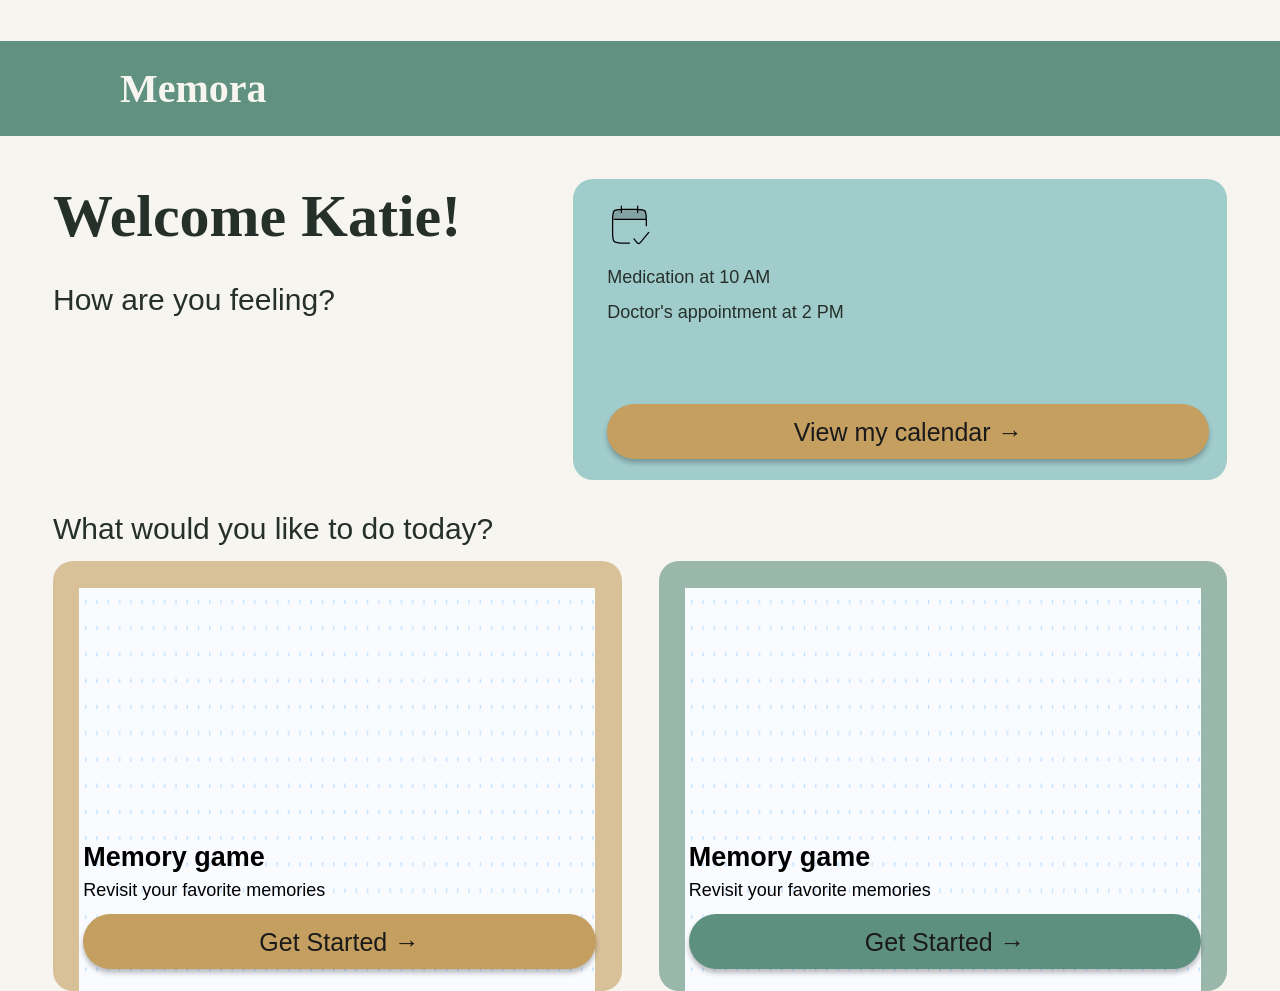
==== index.html @ 7d7dda13 "fixed supabase" ====
<!DOCTYPE html>
<html lang="en">
<head>
    <meta charset="utf-8">
    <meta name="viewport" content="width=device-width, initial-scale=1">
    <meta name="theme-color" content="#f7f5f0">
    <title>Memora | Your memory companion</title>
    <link href="styles.css" rel="stylesheet">
</head>
<body>
    <header class="site-header">
        <div class="header-inner">
            <h1 class="brand">Memora</h1>
        </div>
    </header>

    <main class="dashboard">
        <section class="welcome-row" aria-labelledby="welcome-title">
            <div class="welcome-copy">
                <h2 id="welcome-title">Welcome Katie!</h2>
                <p>How are you feeling?</p>
            </div>

            <section class="calendar-card" aria-label="Today's reminders">
                <img class="calendar-icon" src="assets/calendar-check.svg" alt="">
                <ul class="reminders">
                    <li>Medication at 10 AM</li>
                    <li>Doctor's appointment at 2 PM</li>
                </ul>
                <button class="action-button calendar-button" type="button">View my calendar <span aria-hidden="true">→</span></button>
            </section>
        </section>

        <section class="activities" aria-labelledby="activities-title">
            <h2 id="activities-title">What would you like to do today?</h2>
            <div class="activity-grid">
                <article class="activity-card activity-card-gold">
                    <img class="activity-art" src="assets/memory-card-texture.png" alt="">
                    <h3>Memory game</h3>
                    <p>Revisit your favorite memories</p>
                    <button class="action-button" type="button">Get Started <span aria-hidden="true">→</span></button>
                </article>
                <article class="activity-card activity-card-green">
                    <img class="activity-art" src="assets/memory-card-texture.png" alt="">
                    <h3>Memory game</h3>
                    <p>Revisit your favorite memories</p>
                    <button class="action-button" type="button">Get Started <span aria-hidden="true">→</span></button>
                </article>
            </div>
        </section>
    </main>
    <script type="module">
  import { createClient } from 'https://esm.sh/@supabase/supabase-js@2';

  const SUPABASE_URL = 'https://wmdtjluxbobbpriiuctv.supabase.co';
  const SUPABASE_PUBLISHABLE_KEY = 'sb_publishable_bO577SIYEYbfl5FRXAfLvA_e2Bvu7wd';

  window.supabaseClient = createClient(SUPABASE_URL, SUPABASE_PUBLISHABLE_KEY);

  console.log('Supabase connected!');
</script>
</body>
</html>
---- styles.css ----
* {
    box-sizing: border-box;
}

body {
    min-width: 320px;
    min-height: 100vh;
    margin: 0;
    overflow-x: clip;
    background: #f7f5f0;
    color: #26302b;
    font-family: -apple-system, BlinkMacSystemFont, "Segoe UI", sans-serif;
}

button {
    font: inherit;
}

.site-header {
    height: 95px;
    margin: 41px -26px 43px;
    border-radius: 20px;
    background: #609181;
}

.header-inner {
    display: flex;
    width: min(1040px, calc(100% - 56px));
    height: 100%;
    align-items: center;
    margin: 0 auto;
}

.brand {
    margin: 0;
    color: #f7f5f0;
    font-family: Georgia, "Times New Roman", serif;
    font-size: 40px;
    font-weight: 700;
    line-height: 1;
}

.dashboard {
    width: min(1174px, calc(100% - 56px));
    margin: 0 auto;
}

.welcome-row {
    display: grid;
    grid-template-columns: minmax(0, 1fr) minmax(0, 1.35fr);
    gap: 36px;
}

.welcome-copy {
    padding-top: 5px;
}

.welcome-copy h2 {
    margin: 0 0 31px;
    color: #26302b;
    font-family: Georgia, "Times New Roman", serif;
    font-size: 60px;
    font-weight: 700;
    line-height: 1.08;
}

.welcome-copy p {
    margin: 0;
    font-size: 30px;
    line-height: 1.3;
}

.calendar-card {
    position: relative;
    min-height: 301px;
    padding: 23px 34px 86px;
    border-radius: 20px;
    background: rgba(89, 170, 174, 0.54);
}

.calendar-icon {
    display: block;
    width: 45px;
    height: 47px;
}

.reminders {
    display: grid;
    gap: 10px;
    margin: 16px 0 0;
    padding: 0;
    list-style: none;
}

.reminders li {
    font-size: 18px;
    line-height: 25px;
}

.action-button {
    min-height: 55px;
    border: 1px solid rgba(197, 159, 96, 0.6);
    border-radius: 100px;
    background: #c59f60;
    box-shadow: 0 4px 5px rgba(0, 0, 0, 0.25);
    color: #1a1a1a;
    cursor: pointer;
    font-size: 25px;
    line-height: 1.2;
}

.action-button:hover {
    filter: brightness(1.04);
}

.action-button:focus-visible {
    outline: 3px solid #26302b;
    outline-offset: 3px;
}

.calendar-button {
    position: absolute;
    right: 18px;
    bottom: 21px;
    left: 34px;
}

.activities {
    margin-top: 26px;
}

.activities > h2 {
    margin: 0 0 10px;
    font-size: 30px;
    font-weight: 400;
    line-height: 45px;
}

.activity-grid {
    display: grid;
    grid-template-columns: repeat(2, minmax(0, 1fr));
    gap: 37px;
}

.activity-card {
    position: relative;
    height: 430px;
    overflow: hidden;
    padding: 27px 26px;
    border-radius: 20px;
    color: #000;
}

.activity-card-gold {
    background: rgba(197, 159, 96, 0.6);
}

.activity-card-green {
    background: rgba(96, 145, 129, 0.61);
}

.activity-art {
    position: absolute;
    top: 27px;
    left: 4.61%;
    display: block;
    width: 90.78%;
    height: 128.08%;
    object-fit: fill;
}

.activity-card h3 {
    position: absolute;
    top: 65.12%;
    right: 5.32%;
    left: 5.32%;
    margin: 0;
    font-size: 27px;
    font-weight: 700;
    line-height: 1.2;
}

.activity-card p {
    position: absolute;
    top: 73.95%;
    right: 5.32%;
    left: 5.32%;
    margin: 0;
    font-size: 18px;
    line-height: 1.3;
}

.activity-card .action-button {
    position: absolute;
    right: 26px;
    bottom: 22px;
    left: 30px;
}

.activity-card-green .action-button {
    border-color: rgba(96, 145, 129, 0.61);
    background: #5e907f;
}

@media (max-width: 900px) {
    .site-header {
        margin-top: 24px;
    }

    .welcome-row {
        grid-template-columns: minmax(0, 1fr) minmax(0, 1.15fr);
        gap: 24px;
    }

    .welcome-copy h2 {
        font-size: clamp(38px, 6vw, 52px);
    }

    .welcome-copy p,
    .activities > h2 {
        font-size: 24px;
    }

    .activity-grid {
        gap: 24px;
    }

    .activity-card {
        height: 360px;
        padding: 22px;
    }

    .activity-card h3 {
        font-size: 23px;
    }

    .activity-card p {
        font-size: 15px;
    }

    .activity-card .action-button,
    .action-button {
        font-size: 20px;
    }
}

@media (max-width: 640px) {
    .site-header {
        height: 72px;
        margin: 18px -14px 28px;
        border-radius: 14px;
    }

    .header-inner,
    .dashboard {
        width: calc(100% - 40px);
    }

    .brand {
        font-size: 32px;
    }

    .welcome-row {
        grid-template-columns: 1fr;
        gap: 24px;
    }

    .welcome-copy {
        padding-top: 0;
    }

    .welcome-copy h2 {
        margin-bottom: 12px;
        font-size: 42px;
    }

    .welcome-copy p {
        font-size: 21px;
    }

    .calendar-card {
        min-height: 260px;
        padding: 20px 24px 78px;
    }

    .calendar-button {
        right: 20px;
        bottom: 18px;
        left: 24px;
    }

    .activities {
        margin-top: 26px;
    }

    .activities > h2 {
        margin-bottom: 12px;
        font-size: 22px;
        line-height: 1.3;
    }

    .activity-grid {
        grid-template-columns: 1fr;
        gap: 18px;
    }

    .activity-card {
        height: clamp(300px, 78vw, 390px);
        padding: 20px;
    }

    .activity-card h3 {
        font-size: 23px;
    }

    .activity-card p {
        font-size: 15px;
    }

    .activity-card .action-button {
        right: 20px;
        bottom: 18px;
        left: 22px;
    }
}
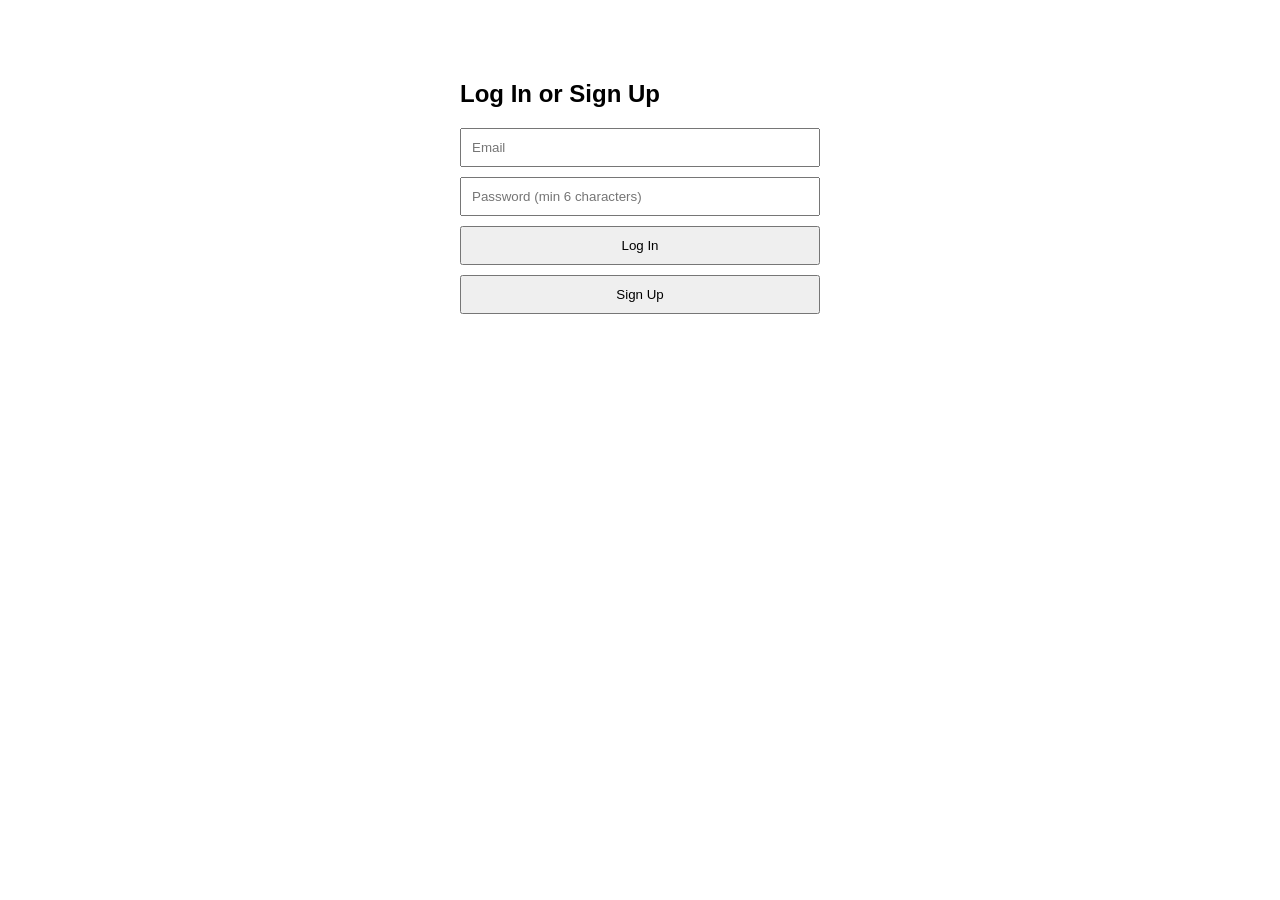
==== commit c27d48e1: "login page" ====
--- a/index.html
+++ b/index.html
@@ -49,15 +49,14 @@
             </div>
         </section>
     </main>
-    <script type="module">
-  import { createClient } from 'https://esm.sh/@supabase/supabase-js@2';
+    <script src="supabase.js"></script>
+  <script>
+    const SUPABASE_URL = 'https://wmdtjluxbobbpriiuctv.supabase.co';
+    const SUPABASE_PUBLISHABLE_KEY = 'sb_publishable_bO577SIYEYbfl5FRXAfLvA_e2Bvu7wd';
 
-  const SUPABASE_URL = 'https://wmdtjluxbobbpriiuctv.supabase.co';
-  const SUPABASE_PUBLISHABLE_KEY = 'sb_publishable_bO577SIYEYbfl5FRXAfLvA_e2Bvu7wd';
-
-  window.supabaseClient = createClient(SUPABASE_URL, SUPABASE_PUBLISHABLE_KEY);
-
-  console.log('Supabase connected!');
-</script>
+    window.supabaseClient = supabase.createClient(SUPABASE_URL, SUPABASE_PUBLISHABLE_KEY);
+    console.log('Supabase connected!');
+  </script>
+  <script src="script.js"></script>
 </body>
 </html>
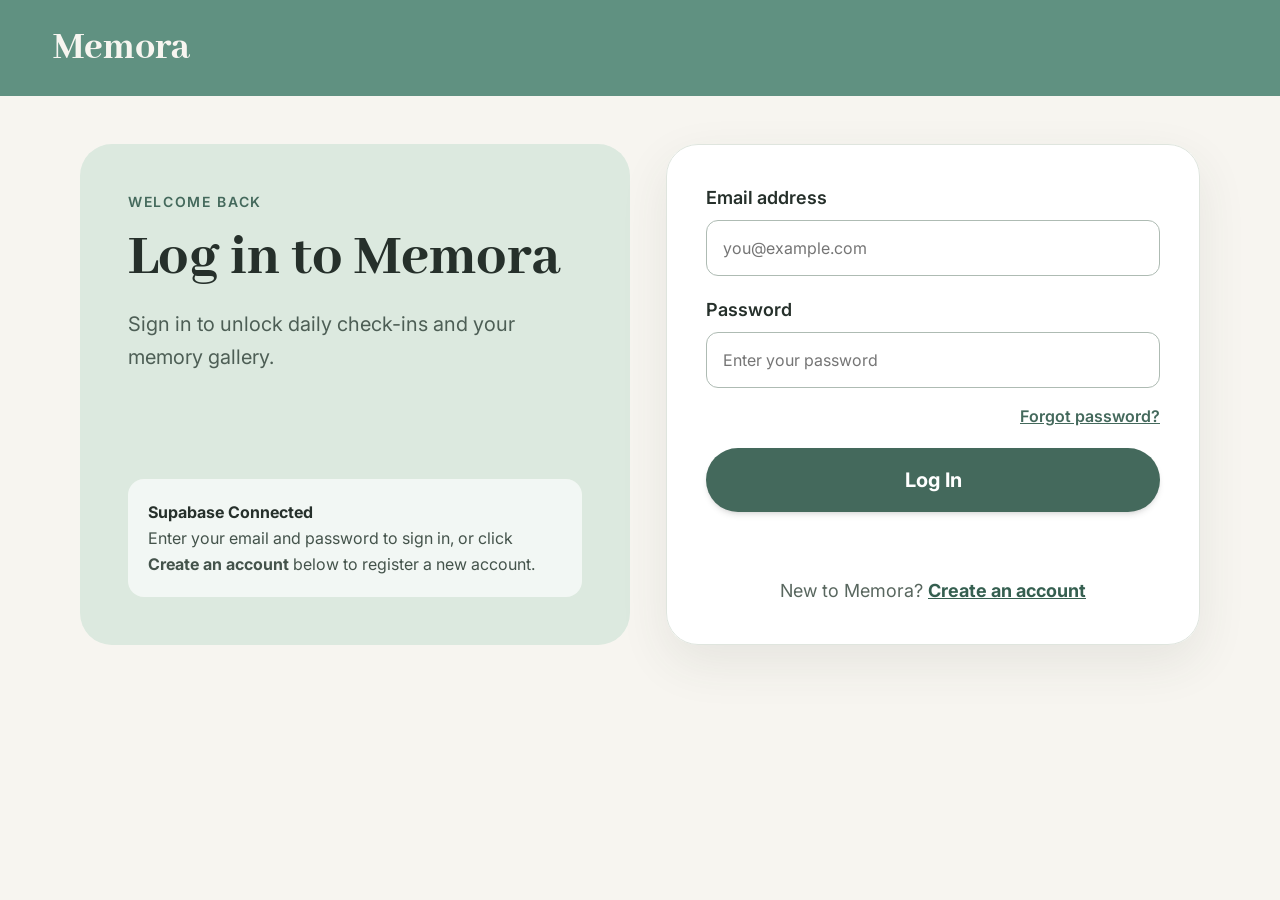
==== commit e0989d3c: "Created progress page and mood tracking calendar. Also neutralized the nav bar and fonts for all pag" ====
--- a/index.html
+++ b/index.html
@@ -1,54 +1,125 @@
 <!DOCTYPE html>
 <html lang="en">
 <head>
-    <meta charset="utf-8">
-    <meta name="viewport" content="width=device-width, initial-scale=1">
-    <meta name="theme-color" content="#f7f5f0">
-    <title>Memora | Your memory companion</title>
-    <link href="styles.css" rel="stylesheet">
+  <meta charset="UTF-8" />
+  <meta name="viewport" content="width=device-width, initial-scale=1.0" />
+  <title>Memora</title>
+  <link rel="stylesheet" href="styles.css" />
+  <link rel="preconnect" href="https://fonts.googleapis.com" />
+  <link rel="preconnect" href="https://fonts.gstatic.com" crossorigin />
+  <link href="https://fonts.googleapis.com/css2?family=Abhaya+Libre:wght@800&family=Inter:wght@400;500;600;700&display=swap" rel="stylesheet" />
+  <link rel="stylesheet" href="shared.css" />
 </head>
-<body>
-    <header class="site-header">
-        <div class="header-inner">
-            <h1 class="brand">Memora</h1>
-        </div>
-    </header>
+<body style="margin: 0; background: #F7F5F0; overflow-x: hidden;">
 
-    <main class="dashboard">
-        <section class="welcome-row" aria-labelledby="welcome-title">
-            <div class="welcome-copy">
-                <h2 id="welcome-title">Welcome Katie!</h2>
-                <p>How are you feeling?</p>
-            </div>
+  <!-- Navigation Bar (same on every page) -->
+  <header class="site-nav">
+    <a class="site-brand" href="index.html">Memora</a>
+    <div class="site-nav-actions">
+      <a class="site-nav-btn" href="progress.html">Progress</a>
+      <button id="logout-btn" type="button" class="site-nav-btn">Log Out</button>
+    </div>
+  </header>
 
-            <section class="calendar-card" aria-label="Today's reminders">
-                <img class="calendar-icon" src="assets/calendar-check.svg" alt="">
-                <ul class="reminders">
-                    <li>Medication at 10 AM</li>
-                    <li>Doctor's appointment at 2 PM</li>
-                </ul>
-                <button class="action-button calendar-button" type="button">View my calendar <span aria-hidden="true">→</span></button>
-            </section>
-        </section>
+  <div style="width: 1268px; height: 2020px; position: relative; background: #F7F5F0; overflow: visible; margin: -96px auto 0;">
+    
 
-        <section class="activities" aria-labelledby="activities-title">
-            <h2 id="activities-title">What would you like to do today?</h2>
-            <div class="activity-grid">
-                <article class="activity-card activity-card-gold">
-                    <img class="activity-art" src="assets/memory-card-texture.png" alt="">
-                    <h3>Memory game</h3>
-                    <p>Revisit your favorite memories</p>
-                    <button class="action-button" type="button">Get Started <span aria-hidden="true">→</span></button>
-                </article>
-                <article class="activity-card activity-card-green">
-                    <img class="activity-art" src="assets/memory-card-texture.png" alt="">
-                    <h3>Memory game</h3>
-                    <p>Revisit your favorite memories</p>
-                    <button class="action-button" type="button">Get Started <span aria-hidden="true">→</span></button>
-                </article>
-            </div>
-        </section>
-    </main>
+    
+    
+    
+    <!-- Welcome Heading -->
+    <div style="width: 436px; height: 65px; left: 53px; top: 189px; position: absolute; color: #26302B; font-size: 60px; font-family: 'Abhaya Libre', serif; font-weight: 800; word-wrap: break-word">Welcome!</div>
+    <div style="width: auto; height: 45px; white-space: nowrap; left: 53px; top: 645px; position: absolute; color: #26302B; font-size: 30px; font-family: 'Inter', sans-serif; font-weight: 500; word-wrap: break-word">What would you like to do today?</div>
+
+    <!-- Card 1 (Top Left) -->
+    <div style="width: 564px; height: 430px; left: 51px; top: 697px; position: absolute">
+      <div style="width: 564px; height: 430px; left: 0px; top: 0px; position: absolute; background-color: rgba(197.40, 158.68, 96.39, 0.60); border-radius: 20px"></div>
+      <div style="width: auto; height: 34px; white-space: nowrap; left: 30px; top: 280px; position: absolute; color: black; font-size: 27px; font-family: 'Inter', sans-serif; font-weight: 700; word-wrap: break-word">Memory game</div>
+      <div style="width: auto; height: 25px; white-space: nowrap; left: 30px; top: 318px; position: absolute; color: #26302B; font-size: 18px; font-family: 'Inter', sans-serif; font-weight: 400; word-wrap: break-word">Revisit your favorite memories</div>
+      <img style="width: 512px; height: 235px; left: 26px; top: 27px; position: absolute; border-radius: 12px;" src="assets/memory-card-texture.png" />
+      <div style="width: 508px; height: 53px; left: 30px; top: 355px; position: absolute; background: #C59F60; box-shadow: 0px 4px 5px rgba(0, 0, 0, 0.25); border-radius: 100px; border: 1px rgba(197.40, 158.68, 96.39, 0.60) solid"></div>
+      <div style="left: 206px; top: 366px; position: absolute; text-align: center; justify-content: center; display: flex; flex-direction: column; color: #1A1A1A; font-size: 25px; font-family: 'Inter', sans-serif; font-weight: 500; word-wrap: break-word">Get Started →</div>
+    </div>
+
+    <!-- Card 2 (Top Right) -->
+    <div style="width: 564px; height: 430px; left: 652px; top: 697px; position: absolute">
+      <div style="width: 564px; height: 430px; left: 0px; top: 0px; position: absolute; background: rgba(96, 145, 129, 0.61); border-radius: 20px"></div>
+      <div style="width: auto; height: 34px; white-space: nowrap; left: 30px; top: 280px; position: absolute; color: black; font-size: 27px; font-family: 'Inter', sans-serif; font-weight: 700; word-wrap: break-word">Memory game</div>
+      <div style="width: auto; height: 25px; white-space: nowrap; left: 30px; top: 318px; position: absolute; color: #26302B; font-size: 18px; font-family: 'Inter', sans-serif; font-weight: 400; word-wrap: break-word">Revisit your favorite memories</div>
+      <img style="width: 512px; height: 235px; left: 26px; top: 27px; position: absolute; border-radius: 12px;" src="assets/memory-card-texture.png" />
+      <div style="width: 508px; height: 53px; left: 30px; top: 355px; position: absolute; background: #5E907F; box-shadow: 0px 4px 5px rgba(0, 0, 0, 0.25); border-radius: 100px; border: 1px rgba(96, 145, 129, 0.61) solid"></div>
+      <div style="left: 206px; top: 366px; position: absolute; text-align: center; justify-content: center; display: flex; flex-direction: column; color: #1A1A1A; font-size: 25px; font-family: 'Inter', sans-serif; font-weight: 500; word-wrap: break-word">Get Started →</div>
+    </div>
+
+     <!-- Card 3 (Bottom Left) -->
+    <div style="width: 564px; height: 430px; left: 51px; top: 1166px; position: absolute">
+      <div style="width: 564px; height: 430px; left: 0px; top: 0px; position: absolute; background: rgba(197.40, 158.68, 96.39, 0.60); border-radius: 20px"></div>
+      <div style="width: auto; height: 34px; white-space: nowrap; left: 30px; top: 280px; position: absolute; color: black; font-size: 27px; font-family: 'Inter', sans-serif; font-weight: 700; word-wrap: break-word">Memory game</div>
+      <div style="width: auto; height: 25px; white-space: nowrap; left: 30px; top: 318px; position: absolute; color: #26302B; font-size: 18px; font-family: 'Inter', sans-serif; font-weight: 400; word-wrap: break-word">Revisit your favorite memories</div>
+      <img style="width: 512px; height: 235px; left: 26px; top: 27px; position: absolute; border-radius: 12px;" src="assets/memory-card-texture.png" />
+      <div style="width: 508px; height: 53px; left: 30px; top: 355px; position: absolute; background: #C59F60; box-shadow: 0px 4px 5px rgba(0, 0, 0, 0.25); border-radius: 100px; border: 1px rgba(197.40, 158.68, 96.39, 0.60) solid"></div>
+      <div style="left: 206px; top: 366px; position: absolute; text-align: center; justify-content: center; display: flex; flex-direction: column; color: #1A1A1A; font-size: 25px; font-family: 'Inter', sans-serif; font-weight: 500; word-wrap: break-word">Get Started →</div>
+    </div>
+
+    <!-- Card 4 (Bottom Right) -->
+    <div style="width: 564px; height: 430px; left: 652px; top: 1166px; position: absolute">
+      <div style="width: 564px; height: 430px; left: 0px; top: 0px; position: absolute; background: rgba(96, 145, 129, 0.61); border-radius: 20px"></div>
+      <div style="width: auto; height: 34px; white-space: nowrap; left: 30px; top: 280px; position: absolute; color: black; font-size: 27px; font-family: 'Inter', sans-serif; font-weight: 700; word-wrap: break-word">Memory game</div>
+      <div style="width: auto; height: 25px; white-space: nowrap; left: 30px; top: 318px; position: absolute; color: #26302B; font-size: 18px; font-family: 'Inter', sans-serif; font-weight: 400; word-wrap: break-word">Revisit your favorite memories</div>
+      <img style="width: 512px; height: 235px; left: 26px; top: 27px; position: absolute; border-radius: 12px;" src="assets/memory-card-texture.png" />
+      <div style="width: 508px; height: 53px; left: 30px; top: 355px; position: absolute; background: #5E907F; box-shadow: 0px 4px 5px rgba(0, 0, 0, 0.25); border-radius: 100px; border: 1px rgba(96, 145, 129, 0.61) solid"></div>
+      <div style="left: 206px; top: 366px; position: absolute; text-align: center; justify-content: center; display: flex; flex-direction: column; color: #1A1A1A; font-size: 25px; font-family: 'Inter', sans-serif; font-weight: 500; word-wrap: break-word">Get Started →</div>
+    </div>
+
+    <!-- Calendar Reminder Card -->
+    <div style="width: 654px; height: 301px; left: 62px; top: 1651px; position: absolute; background: rgba(89.42, 169.84, 174.07, 0.54); border-radius: 20px"></div>
+    
+    <!-- Calendar Icon (Update src="calendar.svg" if your file has a different name) -->
+    <img src="assets/calendar-check.svg" alt="Calendar" style="height: 36px; width: auto; left: 97px; top: 1680px; position: absolute;" />
+    
+    <!-- Reminder Heading Beside the Calendar Icon -->
+    <div style="left: 145px; top: 1684px; position: absolute; color: #26302B; font-size: 24px; font-family: 'Inter', sans-serif; font-weight: 700;">You have two reminders today</div>
+    
+    <div style="width: auto; height: 25px; white-space: nowrap; left: 97px; top: 1742px; position: absolute; color: #26302B; font-size: 18px; font-family: 'Inter', sans-serif; font-weight: 400; word-wrap: break-word">Medication at 10 AM</div>
+    <div style="width: auto; height: 25px; white-space: nowrap; left: 97px; top: 1777px; position: absolute; color: #26302B; font-size: 18px; font-family: 'Inter', sans-serif; font-weight: 400; word-wrap: break-word">Doctor's appointment at 2 PM</div>
+    <div style="width: 582px; height: 53px; left: 97px; top: 1870px; position: absolute; background: #C59F60; box-shadow: 0px 4px 5px rgba(0, 0, 0, 0.25); border-radius: 100px; border: 1px rgba(197.40, 158.68, 96.39, 0.60) solid"></div>
+    <div style="left: 254px; top: 1882px; position: absolute; text-align: center; justify-content: center; display: flex; flex-direction: column; color: #1A1A1A; font-size: 25px; font-family: 'Inter', sans-serif; font-weight: 500; word-wrap: break-word">View my calendar →</div>
+
+    <!-- Daily Check-In Card -->
+    <div style="width: 600px; height: 400px; left: 636px; top: 170px; position: absolute; background: white; overflow: hidden; border-radius: 24px; outline: 1px #DFE5DE solid; outline-offset: -1px">
+      <div style="width: 544px; height: 100px; left: 28px; top: 26px; position: absolute; overflow: hidden">
+        <div style="left: 0px; top: 0px; position: absolute; color: #44695C; font-size: 12px; font-family: 'Inter', sans-serif; font-weight: 500; word-wrap: break-word">DAILY CHECK-IN</div>
+        <div style="width: 544px; left: 0px; top: 23px; position: absolute; color: #26302B; font-size: 32px; font-family: 'Abhaya Libre', serif; font-weight: 800; word-wrap: break-word">How are you feeling?</div>
+        <div style="width: 544px; left: 0px; top: 66px; position: absolute; color: #59675F; font-size: 15px; font-family: 'Inter', sans-serif; font-weight: 400; word-wrap: break-word">Select a mood to check in for today</div>
+      </div>
+    
+    <div style="left: 28px; top: 155px; position: absolute; display: flex; gap: 16px; align-items: center;">
+        <button type="button" class="mood-btn" data-mood="awful" style="background: none; border: none; cursor: pointer; padding: 0;">
+            <img src="assets/mood-awful.svg" alt="awful" />
+        </button>
+        <button type="button" class="mood-btn" data-mood="good" style="background: none; border: none; cursor: pointer; padding: 0;">
+            <img src="assets/mood-good.svg" alt="good" />
+        </button>
+        <button type="button" class="mood-btn" data-mood="great" style="background: none; border: none; cursor: pointer; padding: 0;">
+            <img src="assets/mood-great.svg" alt="great" />
+        </button>
+        <button type="button" class="mood-btn" data-mood="low" style="background: none; border: none; cursor: pointer; padding: 0;">
+            <img src="assets/mood-low.svg" alt="low" />
+        </button>
+        <button type="button" class="mood-btn" data-mood="okay" style="background: none; border: none; cursor: pointer; padding: 0;">
+            <img src="assets/mood-okay.svg" alt="okay" />
+        </button>
+    </div>
+    <div style="width: 544px; height: 92px; left: 28px; top: 280px; position: absolute; display: flex; flex-direction: column; justify-content: center; align-items: center; text-align: center;">
+      <img src="assets/mood-banner.svg" alt="" style="width: 100%; height: 100%; position: absolute; top: 0; left: 0; z-index: 0;" />
+    <div id="mood-status-title" style="position: relative; z-index: 1; color: #26302B; font-size: 16px; font-family: 'Inter', sans-serif; font-weight: 600;">
+    Choose a mood to update today.
+    </div>
+    <div id="mood-status-sub" style="position: relative; z-index: 1; color: #59675F; font-size: 13px; font-family: 'Inter', sans-serif; font-weight: 400; margin-top: 4px;">
+    Your latest choice appears in your mood calendar.
+    </div>
+    </div>
+  
     <script src="supabase.js"></script>
   <script>
     const SUPABASE_URL = 'https://wmdtjluxbobbpriiuctv.supabase.co';
@@ -58,5 +129,6 @@
     console.log('Supabase connected!');
   </script>
   <script src="script.js"></script>
+  <script src="mood.js"></script>
 </body>
-</html>
+</html>
--- a/shared.css
+++ b/shared.css
@@ -0,0 +1,75 @@
+/* shared.css — one nav bar + one font setup for every Memora page.
+   Link it AFTER styles.css:  <link rel="stylesheet" href="shared.css" />  */
+
+/* ---------- Fonts ---------- */
+/* Small writing = Inter (sans-serif). Headings use 'Abhaya Libre' (serif) where set inline. */
+body {
+  font-family: 'Inter', system-ui, -apple-system, 'Segoe UI', Arial, sans-serif;
+}
+/* Buttons and form fields don't inherit the page font by default — make them match */
+button, input, select, textarea {
+  font-family: inherit;
+}
+
+/* ---------- Navigation bar ---------- */
+.site-nav {
+  box-sizing: border-box;
+  width: 100%;
+  height: 96px;
+  padding: 0 53px;
+  background: #609181;
+  display: flex;
+  align-items: center;
+  justify-content: space-between;
+  position: relative;
+  z-index: 10;
+}
+
+/* Use "bleed" when the bar sits inside a centered, fixed-width wrapper (login + memories pages) */
+.site-nav.bleed {
+  width: 100vw;
+  margin-left: calc(50% - 50vw);
+}
+
+.site-brand {
+  font-family: 'Abhaya Libre', Georgia, serif;
+  font-weight: 800;
+  font-size: 40px;
+  line-height: 48px;
+  color: #F7F5F0;
+  text-decoration: none;
+}
+
+.site-nav-actions {
+  display: flex;
+  align-items: center;
+  gap: 12px;
+}
+
+.site-nav-btn {
+  box-sizing: border-box;
+  height: 48px;
+  padding: 0 24px;
+  display: inline-flex;
+  align-items: center;
+  justify-content: center;
+  background: #F7F5F0;
+  color: #26302B;
+  border: none;
+  border-radius: 9999px;
+  font-family: 'Inter', system-ui, sans-serif;
+  font-size: 16px;
+  font-weight: 600;
+  line-height: 1;
+  text-decoration: none;
+  white-space: nowrap;
+  cursor: pointer;
+  box-shadow: 0 1px 2px -1px rgba(0, 0, 0, 0.10), 0 1px 3px rgba(0, 0, 0, 0.10);
+}
+.site-nav-btn:hover { background: #fff; }
+
+@media (max-width: 700px) {
+  .site-nav { padding: 0 20px; }
+  .site-brand { font-size: 32px; }
+  .site-nav-btn { padding: 0 16px; font-size: 15px; }
+}
